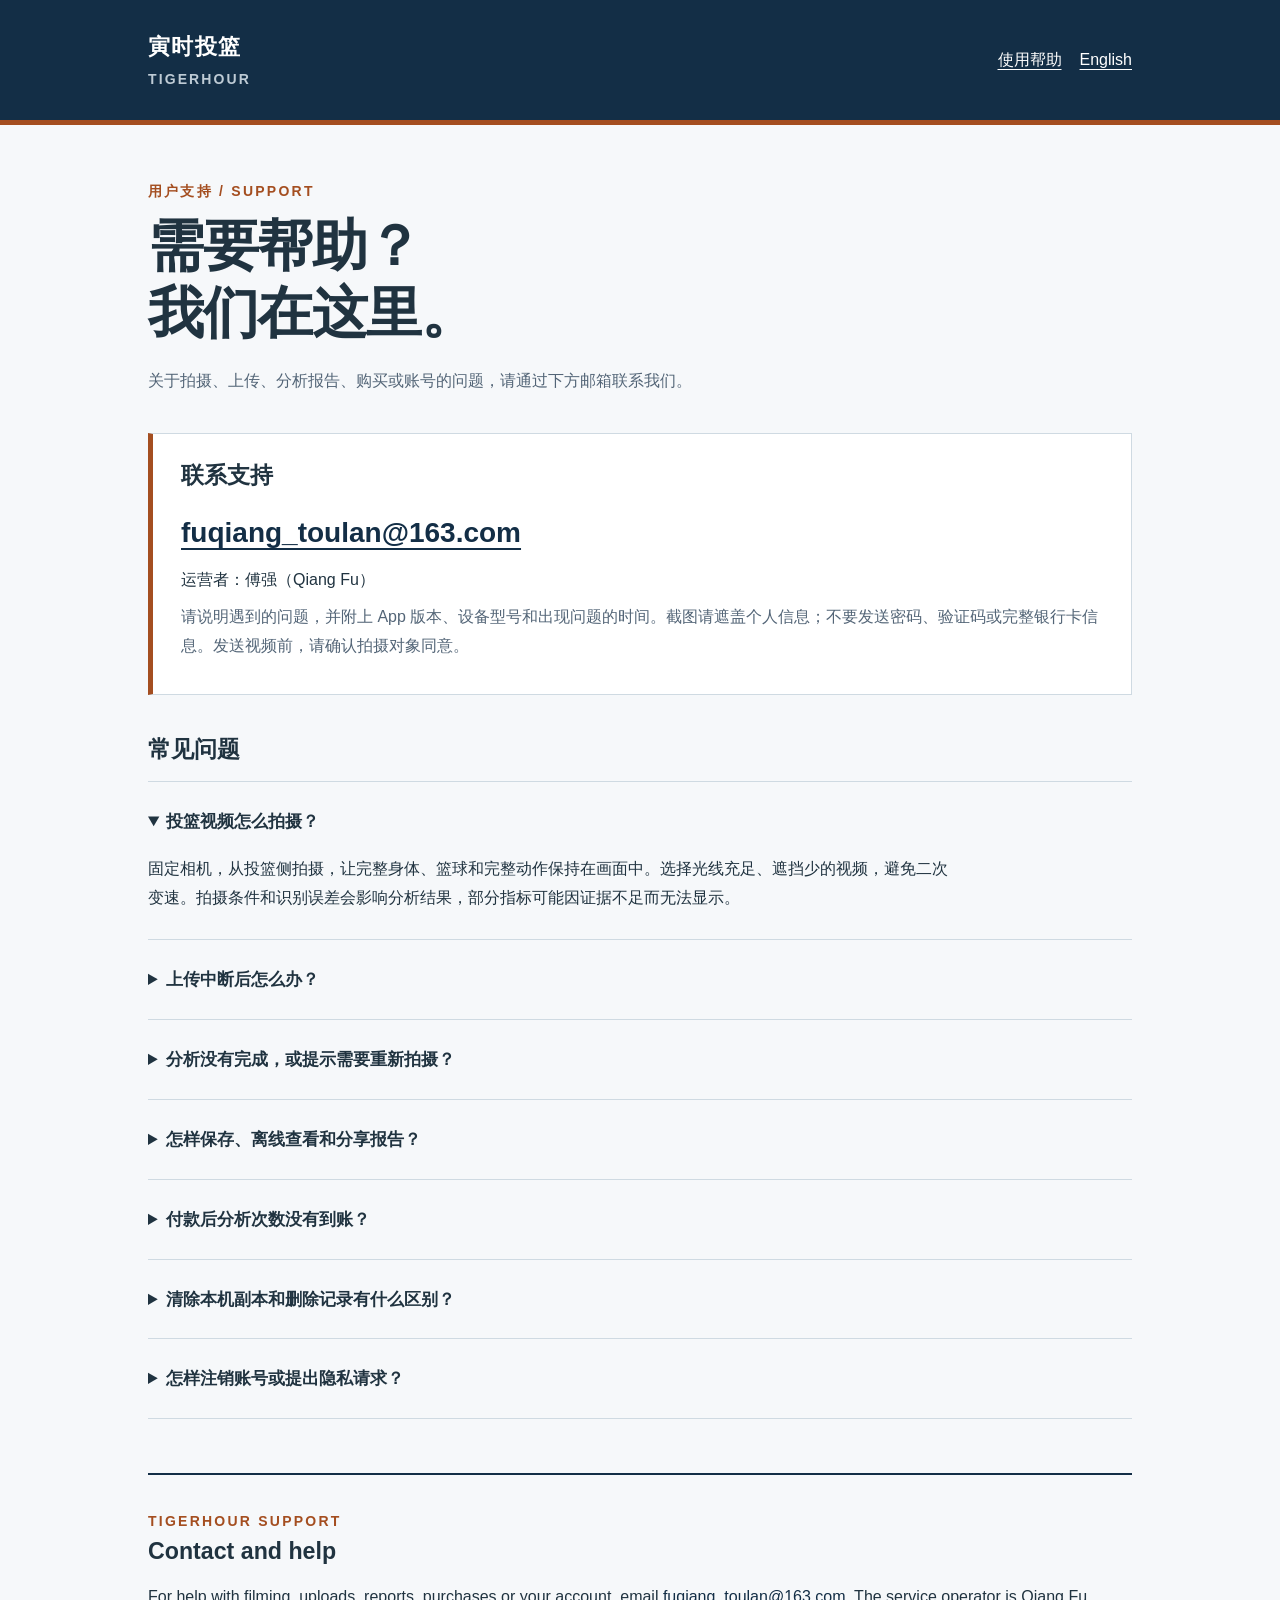
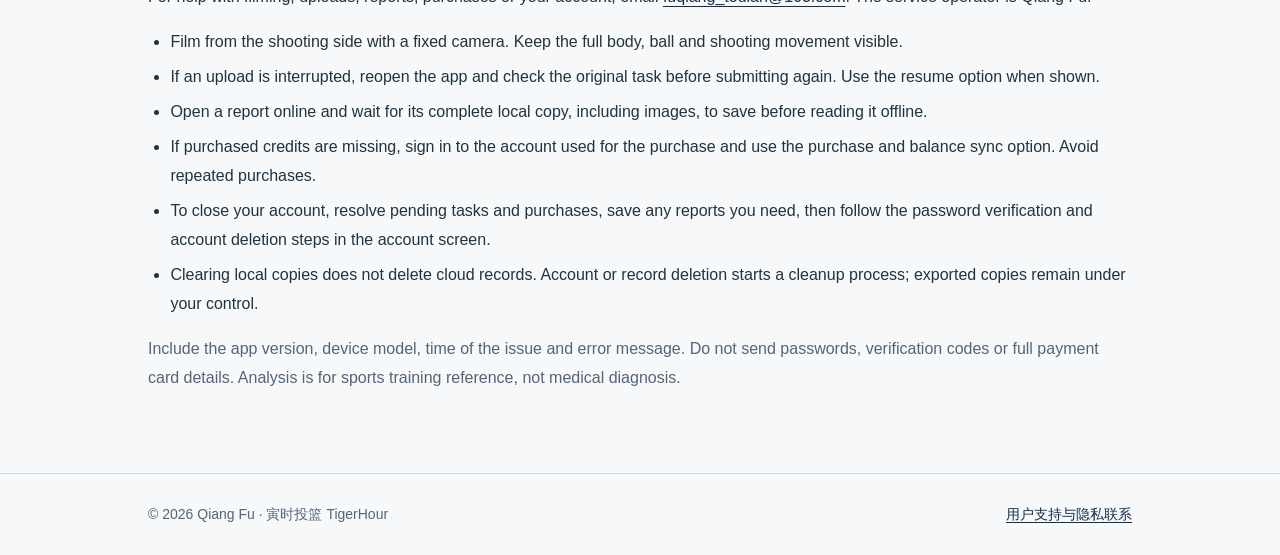
==== support.html @ af4125cc "Publish TigerHour user support page" ====
<!doctype html>
<html lang="zh-CN">
<head><meta charset="utf-8"><meta name="viewport" content="width=device-width,initial-scale=1"><title>寅时投篮 TigerHour · 技术支持 / Support</title><meta name="description" content="寅时投篮 TigerHour 用户支持：拍摄、上传、报告保存、购买与账号帮助。"><link rel="stylesheet" href="site.css"><link rel="icon" href="favicon.svg" type="image/svg+xml"></head>
<body>
<header><div class="wrap top"><div class="brand">寅时投篮<span class="wordmark">TIGERHOUR</span></div><nav aria-label="页面导航"><a href="#help">使用帮助</a><a href="#english" lang="en">English</a></nav></div></header>
<main>
<div class="lead"><div class="eyebrow">用户支持 / SUPPORT</div><h1>需要帮助？<br>我们在这里。</h1><p class="muted">关于拍摄、上传、分析报告、购买或账号的问题，请通过下方邮箱联系我们。</p></div>
<section class="contact" aria-labelledby="contact-title"><h2 id="contact-title">联系支持</h2><p><a class="email" href="mailto:fuqiang_toulan@163.com">fuqiang_toulan@163.com</a></p><p>运营者：傅强（Qiang Fu）</p><p class="muted">请说明遇到的问题，并附上 App 版本、设备型号和出现问题的时间。截图请遮盖个人信息；不要发送密码、验证码或完整银行卡信息。发送视频前，请确认拍摄对象同意。</p></section>
<section id="help" aria-labelledby="help-title"><h2 id="help-title">常见问题</h2><div class="questions">
<details open><summary>投篮视频怎么拍摄？</summary><p>固定相机，从投篮侧拍摄，让完整身体、篮球和完整动作保持在画面中。选择光线充足、遮挡少的视频，避免二次变速。拍摄条件和识别误差会影响分析结果，部分指标可能因证据不足而无法显示。</p></details>
<details><summary>上传中断后怎么办？</summary><p>重新打开 App，先查看原任务状态；如果显示“继续上传同一任务”，使用该入口继续。避免重复选择并提交同一视频。切后台或强制退出后，上传不一定会持续进行。</p></details>
<details><summary>分析没有完成，或提示需要重新拍摄？</summary><p>检查网络和任务提示。需要确认投篮手侧时，请按画面提示确认。若提示视频不适合分析，请按拍摄建议重新拍摄；仍有问题时，把错误提示和发生时间发送到支持邮箱。</p></details>
<details><summary>怎样保存、离线查看和分享报告？</summary><p>联网打开报告，等待完整报告和图片保存到设备后，可以离线回看已保存的副本。你也可以主动导出完整报告。导出到其他位置或分享给他人后的副本，需要自行管理。</p></details>
<details><summary>付款后分析次数没有到账？</summary><p>登录购买时使用的寅时投篮账号，在购买页点击“同步未完成购买与余额”。网络中断时稍后重试，避免连续重复付款。商品内容、可购买状态和价格以 App 与 Apple 购买确认页面为准；按次购买不是自动续费订阅。</p></details>
<details><summary>清除本机副本和删除记录有什么区别？</summary><p>“清除本机报告副本”只清除当前设备上的保存内容，云端记录不受影响。删除历史记录会启动对应内容的删除流程；这不等于所有存储与备份立即完成物理清理。已经导出的副本不会随 App 内操作自动删除。</p></details>
<details><summary>怎样注销账号或提出隐私请求？</summary><p>在“我的”中处理完未完成的任务与购买，并导出希望保留的报告；再选择“注销账号”，按提示验证当前密码并确认。注销会停止账号登录，关联内容进入删除流程。访问、更正或删除等隐私请求也可以发送到支持邮箱，请勿直接发送密码或身份证照片。</p></details>
</div></section>
<section class="english" id="english" lang="en" aria-labelledby="english-title"><div class="eyebrow">TIGERHOUR SUPPORT</div><h2 id="english-title">Contact and help</h2><p>For help with filming, uploads, reports, purchases or your account, email <a href="mailto:fuqiang_toulan@163.com">fuqiang_toulan@163.com</a>. The service operator is Qiang Fu.</p><ul><li>Film from the shooting side with a fixed camera. Keep the full body, ball and shooting movement visible.</li><li>If an upload is interrupted, reopen the app and check the original task before submitting again. Use the resume option when shown.</li><li>Open a report online and wait for its complete local copy, including images, to save before reading it offline.</li><li>If purchased credits are missing, sign in to the account used for the purchase and use the purchase and balance sync option. Avoid repeated purchases.</li><li>To close your account, resolve pending tasks and purchases, save any reports you need, then follow the password verification and account deletion steps in the account screen.</li><li>Clearing local copies does not delete cloud records. Account or record deletion starts a cleanup process; exported copies remain under your control.</li></ul><p class="muted">Include the app version, device model, time of the issue and error message. Do not send passwords, verification codes or full payment card details. Analysis is for sports training reference, not medical diagnosis.</p></section>
</main><footer><div class="wrap"><span>© 2026 Qiang Fu · 寅时投篮 TigerHour</span><a href="mailto:fuqiang_toulan@163.com">用户支持与隐私联系</a></div></footer>
</body></html>
---- site.css ----
:root{color-scheme:light;--ink:#203340;--muted:#536577;--navy:#132e46;--line:#cfdae2;--paper:#f6f8fa;--accent:#a44e20}
*{box-sizing:border-box}html{scroll-behavior:smooth}body{margin:0;background:var(--paper);color:var(--ink);font-family:"Avenir Next","PingFang SC","Microsoft YaHei",sans-serif;font-size:1rem;line-height:1.8}a{color:var(--navy);text-underline-offset:.23em;overflow-wrap:anywhere}a:hover{color:var(--accent)}a:focus-visible,summary:focus-visible{outline:3px solid var(--accent);outline-offset:5px}header{background:var(--navy);color:#fff;border-bottom:5px solid var(--accent)}.wrap{max-width:1040px;margin:auto;padding:28px}.top{display:flex;justify-content:space-between;gap:24px;align-items:center}.brand{font-weight:700;font-size:1.35rem;letter-spacing:.06em}.wordmark{display:block;font-size:.875rem;letter-spacing:.15em;color:#becbd5}.top nav{display:flex;gap:18px;flex-wrap:wrap}.top a{color:#fff}main{max-width:1040px;margin:auto;padding:54px 28px 64px}.lead{max-width:740px;margin-bottom:38px}h1{font-size:clamp(2rem,6vw,3.5rem);line-height:1.2;letter-spacing:-.025em;margin:8px 0 20px}h2{font-size:1.45rem;line-height:1.4;margin:0 0 16px}.eyebrow{font-size:.875rem;text-transform:uppercase;letter-spacing:.16em;color:var(--accent);font-weight:700}.muted{color:var(--muted)}.contact{background:#fff;border:1px solid var(--line);border-left:5px solid var(--accent);padding:25px 28px;margin-bottom:38px}.contact p{margin:8px 0}.email{font-size:clamp(1.15rem,3.5vw,1.75rem);font-weight:650}.questions{border-top:1px solid var(--line)}details{border-bottom:1px solid var(--line);padding:18px 0}summary{cursor:pointer;font-weight:650;font-size:1.075rem;padding:6px 0}details p{max-width:800px;margin:12px 0 8px}.english{margin-top:54px;padding-top:34px;border-top:2px solid var(--navy)}.policy section{margin:30px 0}.notice{padding:18px 22px;background:#fff;border-left:4px solid var(--accent)}footer{border-top:1px solid var(--line);color:var(--muted);font-size:.875rem}footer .wrap{display:flex;justify-content:space-between;gap:20px;flex-wrap:wrap}ul,ol{padding-left:1.4em}li{margin:.4em 0}@media(max-width:600px){.wrap{padding:22px}.top{align-items:flex-start;flex-direction:column;gap:12px}main{padding:32px 22px 45px}.contact{padding:20px}.lead{margin-bottom:25px}}@media(prefers-reduced-motion:reduce){html{scroll-behavior:auto}}
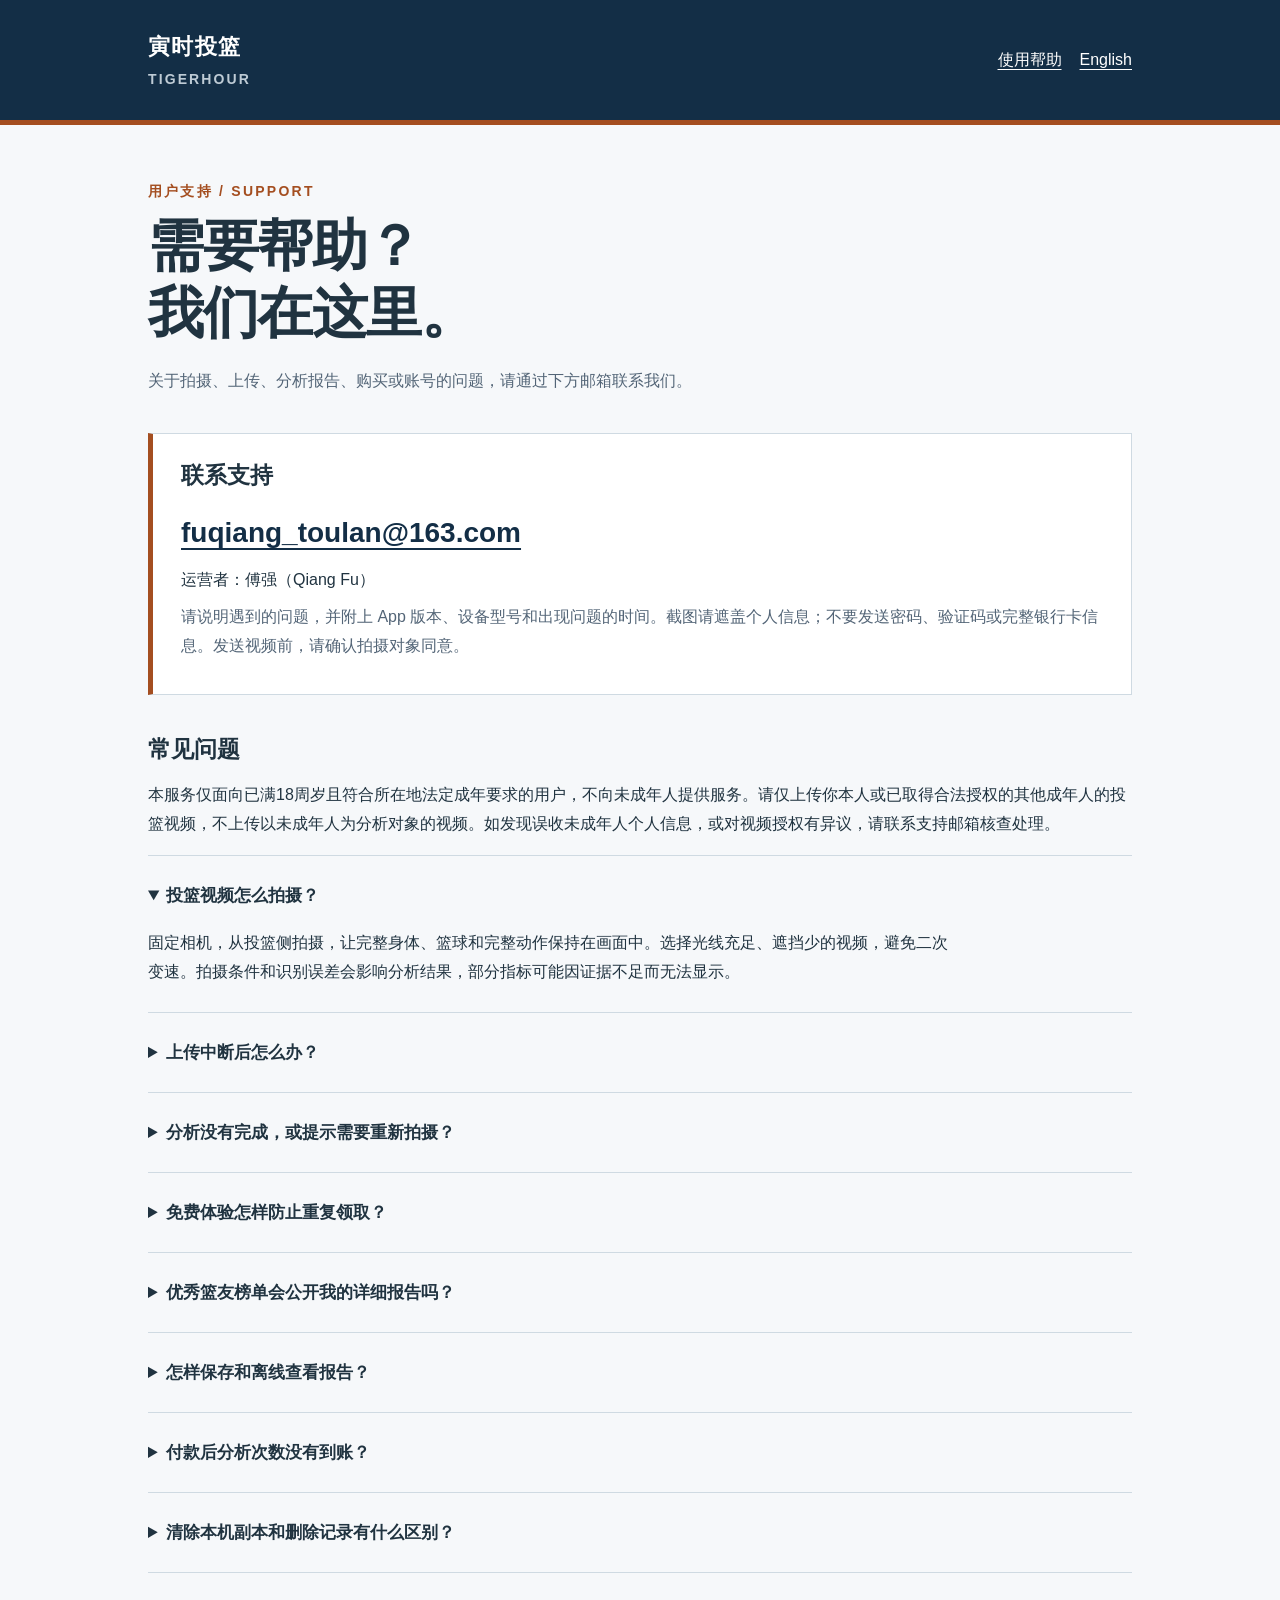
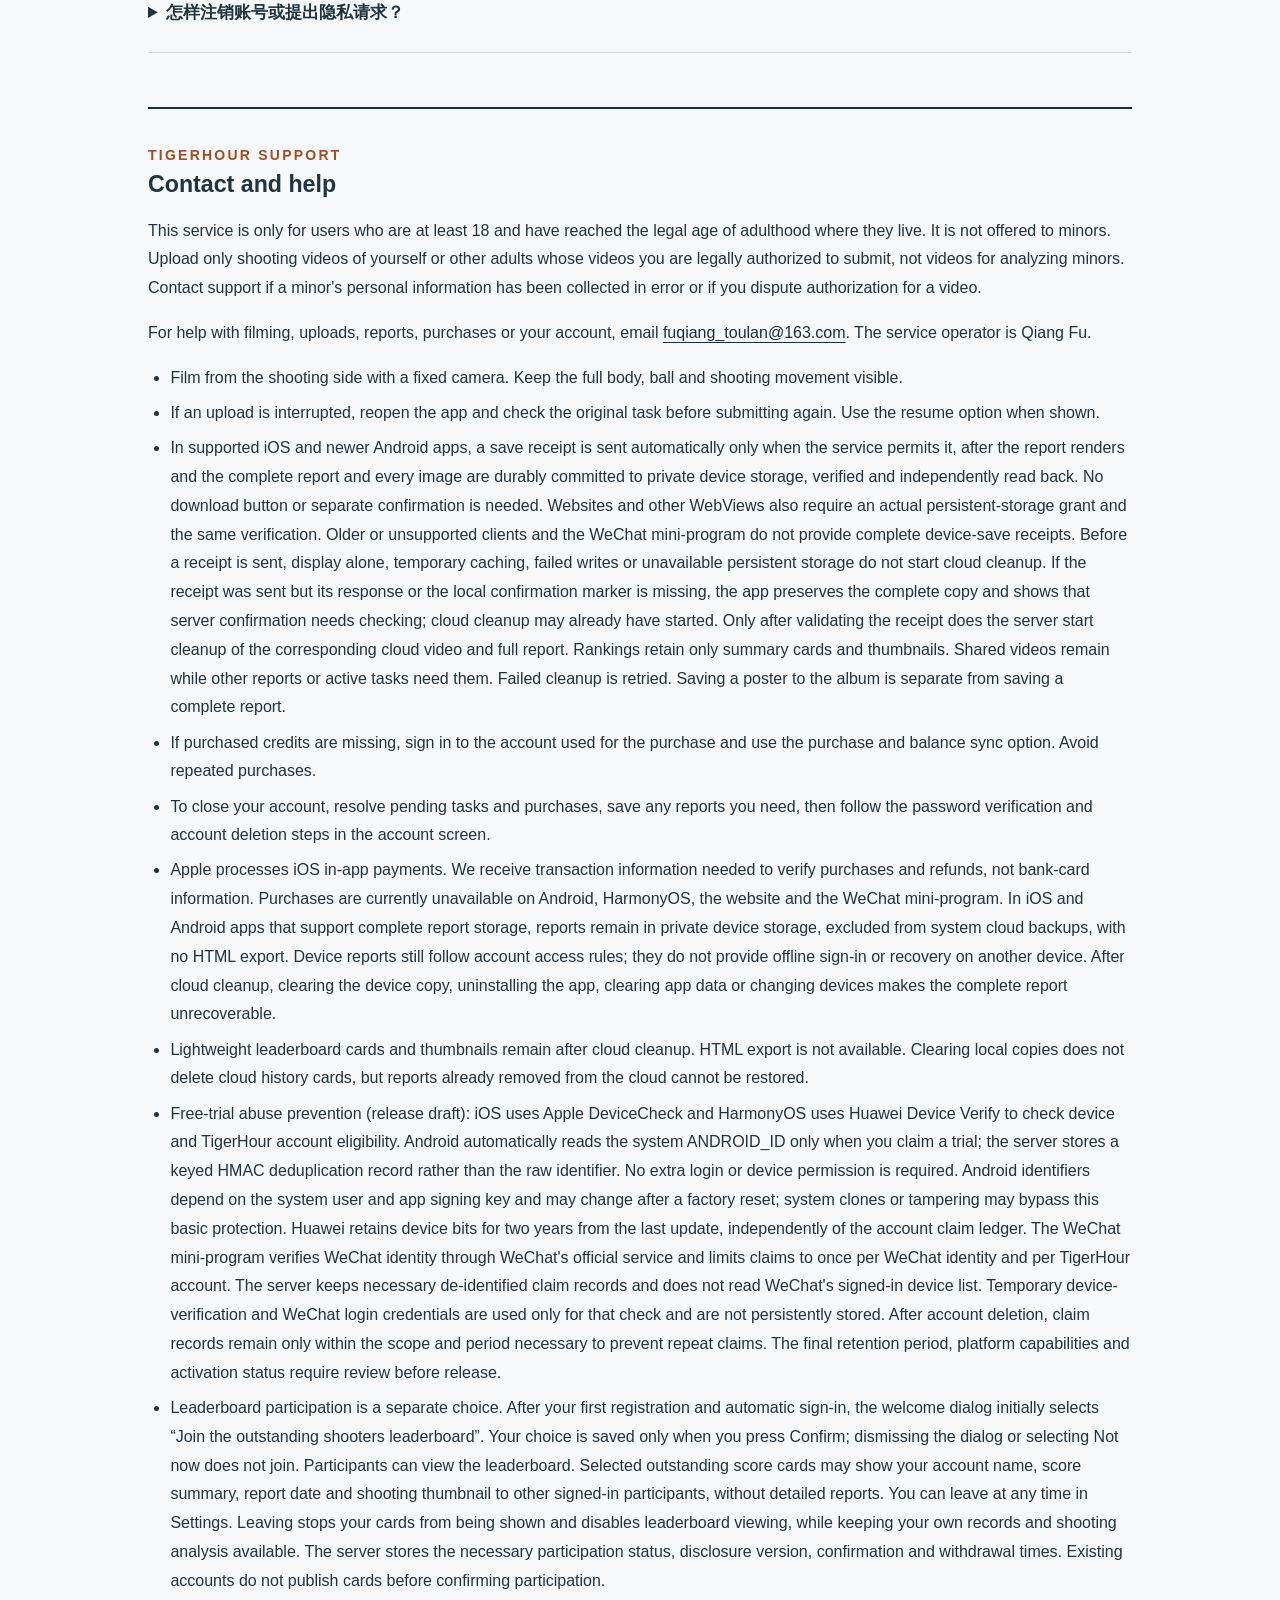
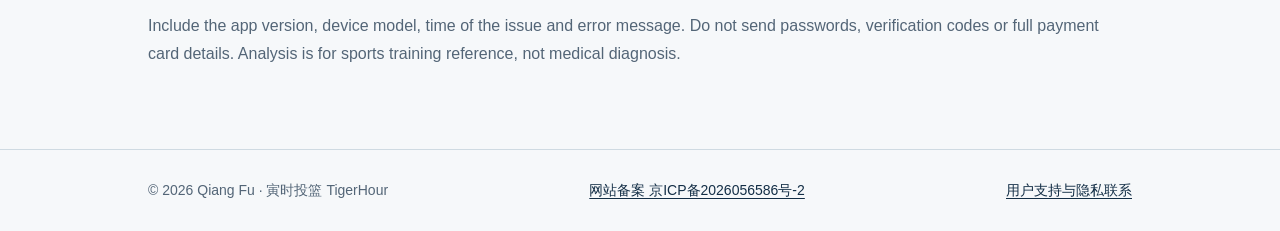
==== commit 1d0eee7b: "docs: align support help with current adult scope and report storage" ====
--- a/support.html
+++ b/support.html
@@ -6,15 +6,17 @@
 <main>
 <div class="lead"><div class="eyebrow">用户支持 / SUPPORT</div><h1>需要帮助？<br>我们在这里。</h1><p class="muted">关于拍摄、上传、分析报告、购买或账号的问题，请通过下方邮箱联系我们。</p></div>
 <section class="contact" aria-labelledby="contact-title"><h2 id="contact-title">联系支持</h2><p><a class="email" href="mailto:fuqiang_toulan@163.com">fuqiang_toulan@163.com</a></p><p>运营者：傅强（Qiang Fu）</p><p class="muted">请说明遇到的问题，并附上 App 版本、设备型号和出现问题的时间。截图请遮盖个人信息；不要发送密码、验证码或完整银行卡信息。发送视频前，请确认拍摄对象同意。</p></section>
-<section id="help" aria-labelledby="help-title"><h2 id="help-title">常见问题</h2><div class="questions">
+<section id="help" aria-labelledby="help-title"><h2 id="help-title">常见问题</h2><p>本服务仅面向已满18周岁且符合所在地法定成年要求的用户，不向未成年人提供服务。请仅上传你本人或已取得合法授权的其他成年人的投篮视频，不上传以未成年人为分析对象的视频。如发现误收未成年人个人信息，或对视频授权有异议，请联系支持邮箱核查处理。</p><div class="questions">
 <details open><summary>投篮视频怎么拍摄？</summary><p>固定相机，从投篮侧拍摄，让完整身体、篮球和完整动作保持在画面中。选择光线充足、遮挡少的视频，避免二次变速。拍摄条件和识别误差会影响分析结果，部分指标可能因证据不足而无法显示。</p></details>
 <details><summary>上传中断后怎么办？</summary><p>重新打开 App，先查看原任务状态；如果显示“继续上传同一任务”，使用该入口继续。避免重复选择并提交同一视频。切后台或强制退出后，上传不一定会持续进行。</p></details>
 <details><summary>分析没有完成，或提示需要重新拍摄？</summary><p>检查网络和任务提示。需要确认投篮手侧时，请按画面提示确认。若提示视频不适合分析，请按拍摄建议重新拍摄；仍有问题时，把错误提示和发生时间发送到支持邮箱。</p></details>
-<details><summary>怎样保存、离线查看和分享报告？</summary><p>联网打开报告，等待完整报告和图片保存到设备后，可以离线回看已保存的副本。你也可以主动导出完整报告。导出到其他位置或分享给他人后的副本，需要自行管理。</p></details>
-<details><summary>付款后分析次数没有到账？</summary><p>登录购买时使用的寅时投篮账号，在购买页点击“同步未完成购买与余额”。网络中断时稍后重试，避免连续重复付款。商品内容、可购买状态和价格以 App 与 Apple 购买确认页面为准；按次购买不是自动续费订阅。</p></details>
-<details><summary>清除本机副本和删除记录有什么区别？</summary><p>“清除本机报告副本”只清除当前设备上的保存内容，云端记录不受影响。删除历史记录会启动对应内容的删除流程；这不等于所有存储与备份立即完成物理清理。已经导出的副本不会随 App 内操作自动删除。</p></details>
-<details><summary>怎样注销账号或提出隐私请求？</summary><p>在“我的”中处理完未完成的任务与购买，并导出希望保留的报告；再选择“注销账号”，按提示验证当前密码并确认。注销会停止账号登录，关联内容进入删除流程。访问、更正或删除等隐私请求也可以发送到支持邮箱，请勿直接发送密码或身份证照片。</p></details>
+<details><summary>免费体验怎样防止重复领取？</summary><p>免费体验防重复领取方案（待发布核对）：iOS 使用 Apple DeviceCheck、鸿蒙使用华为 Device Verify 核验设备与投篮账号资格；安卓在主动领取时自动读取系统 ANDROID_ID，服务端以密钥 HMAC 保存去重凭据，不保存原始标识，无需额外登录或新增设备权限。安卓标识受系统用户、应用签名及恢复出厂等因素影响，不能保证抵御系统分身或篡改；鸿蒙云端设备标记按官方规则保留至最后更新后两年，账号领取记录独立保留。微信小程序通过微信官方服务核验微信身份，限制同一微信身份、同一投篮账号各领取一次。服务端保存必要的去标识化领取凭据，不读取微信登录设备列表。设备校验和微信登录的临时凭证仅用于本次校验，不持久保存。注销账号后，领取凭据仍按防重复领取所必需的范围和期限保留；最终保留期限、各端能力与启用状态须发布前核对。</p></details>
+<details><summary>优秀篮友榜单会公开我的详细报告吗？</summary><p>优秀篮友榜单单独选择参与：首次注册并自动登录后，欢迎弹窗默认选中“参与优秀篮友榜单”，只有点击“确定”才保存选择；关闭弹窗或选择“暂不参与”不会加入。参与后可查看榜单，入选的优秀得分卡片可能向其他已登录的参与用户展示账号名称、得分摘要、报告时间与投篮缩略图，不提供详细报告。你可随时在个人设置中退出，退出后停止展示并关闭榜单查看权限，不影响自己的记录和投篮分析。服务端保存必要的选择状态、告知版本、确认及撤回时间；已有账号未确认参与前不公开卡片。</p></details>
+<details><summary>怎样保存和离线查看报告？</summary><p>支持完整本机保存的 iOS App 和新版安卓 App，在报告成功呈现、完整报告与全部图片持久写入设备私有目录、校验及独立回读通过后，才会在服务允许时自动发送保存回执，无需点击下载或另行确认。网页及其他 WebView 还须实际获得持久存储授权并完成同等校验；旧版本或未具备这项能力的客户端、微信小程序不提供完整本机保存回执。发送回执前，仅显示页面、临时缓存、写入失败或未获持久存储，不会因此清理云端文件。回执已发送但确认响应未收到或本机确认标记未写入时，应用保留完整副本并显示服务端确认待核对；此时云端可能已进入清理。服务端验证回执后，对应云端视频与完整报告进入清理流程，榜单前9名也仅保留简要卡片与缩略图；共享视频仍被其他报告或任务使用时延后清理，失败清理会重试。展板保存到相册不等同于完整报告保存。</p><p>iOS 与具备完整报告存储能力的安卓 App 将报告保存在设备私有目录并排除系统云备份，不提供 HTML 导出。本机报告仍受账号访问规则保护，不提供离线登录或跨设备恢复。云端清理完成后，清除本机副本、卸载 App、清除应用数据或更换设备将无法恢复完整报告。</p></details>
+<details><summary>付款后分析次数没有到账？</summary><p>登录购买时使用的寅时投篮账号，在购买页点击“同步未完成购买与余额”。网络中断时稍后重试，避免连续重复付款。商品内容、可购买状态和价格以 App 与 Apple 购买确认页面为准；按次购买不是自动续费订阅。当前安卓、鸿蒙、网页和微信小程序未开放购买。</p></details>
+<details><summary>清除本机副本和删除记录有什么区别？</summary><p>“清除本机报告副本”只清除当前设备上的保存内容，不会另行发起云端删除。云端可能已因先前验证通过的保存回执完成清理，不能保证仍有完整副本。删除历史记录会启动对应内容的删除流程；这不等于所有存储与备份立即完成物理清理。云端已清理的完整报告，在清除本机副本后无法恢复。</p></details>
+<details><summary>怎样注销账号或提出隐私请求？</summary><p>在“我的”中处理完未完成的任务与购买，再选择“注销账号”，按提示验证当前密码并确认。注销会停止账号登录，关联内容进入删除流程。访问、更正或删除等隐私请求也可以发送到支持邮箱，请勿直接发送密码或身份证照片。</p></details>
 </div></section>
-<section class="english" id="english" lang="en" aria-labelledby="english-title"><div class="eyebrow">TIGERHOUR SUPPORT</div><h2 id="english-title">Contact and help</h2><p>For help with filming, uploads, reports, purchases or your account, email <a href="mailto:fuqiang_toulan@163.com">fuqiang_toulan@163.com</a>. The service operator is Qiang Fu.</p><ul><li>Film from the shooting side with a fixed camera. Keep the full body, ball and shooting movement visible.</li><li>If an upload is interrupted, reopen the app and check the original task before submitting again. Use the resume option when shown.</li><li>Open a report online and wait for its complete local copy, including images, to save before reading it offline.</li><li>If purchased credits are missing, sign in to the account used for the purchase and use the purchase and balance sync option. Avoid repeated purchases.</li><li>To close your account, resolve pending tasks and purchases, save any reports you need, then follow the password verification and account deletion steps in the account screen.</li><li>Clearing local copies does not delete cloud records. Account or record deletion starts a cleanup process; exported copies remain under your control.</li></ul><p class="muted">Include the app version, device model, time of the issue and error message. Do not send passwords, verification codes or full payment card details. Analysis is for sports training reference, not medical diagnosis.</p></section>
-</main><footer><div class="wrap"><span>© 2026 Qiang Fu · 寅时投篮 TigerHour</span><a href="mailto:fuqiang_toulan@163.com">用户支持与隐私联系</a></div></footer>
+<section class="english" id="english" lang="en" aria-labelledby="english-title"><div class="eyebrow">TIGERHOUR SUPPORT</div><h2 id="english-title">Contact and help</h2><p>This service is only for users who are at least 18 and have reached the legal age of adulthood where they live. It is not offered to minors. Upload only shooting videos of yourself or other adults whose videos you are legally authorized to submit, not videos for analyzing minors. Contact support if a minor's personal information has been collected in error or if you dispute authorization for a video.</p><p>For help with filming, uploads, reports, purchases or your account, email <a href="mailto:fuqiang_toulan@163.com">fuqiang_toulan@163.com</a>. The service operator is Qiang Fu.</p><ul><li>Film from the shooting side with a fixed camera. Keep the full body, ball and shooting movement visible.</li><li>If an upload is interrupted, reopen the app and check the original task before submitting again. Use the resume option when shown.</li><li>In supported iOS and newer Android apps, a save receipt is sent automatically only when the service permits it, after the report renders and the complete report and every image are durably committed to private device storage, verified and independently read back. No download button or separate confirmation is needed. Websites and other WebViews also require an actual persistent-storage grant and the same verification. Older or unsupported clients and the WeChat mini-program do not provide complete device-save receipts. Before a receipt is sent, display alone, temporary caching, failed writes or unavailable persistent storage do not start cloud cleanup. If the receipt was sent but its response or the local confirmation marker is missing, the app preserves the complete copy and shows that server confirmation needs checking; cloud cleanup may already have started. Only after validating the receipt does the server start cleanup of the corresponding cloud video and full report. Rankings retain only summary cards and thumbnails. Shared videos remain while other reports or active tasks need them. Failed cleanup is retried. Saving a poster to the album is separate from saving a complete report.</li><li>If purchased credits are missing, sign in to the account used for the purchase and use the purchase and balance sync option. Avoid repeated purchases.</li><li>To close your account, resolve pending tasks and purchases, save any reports you need, then follow the password verification and account deletion steps in the account screen.</li><li>Apple processes iOS in-app payments. We receive transaction information needed to verify purchases and refunds, not bank-card information. Purchases are currently unavailable on Android, HarmonyOS, the website and the WeChat mini-program. In iOS and Android apps that support complete report storage, reports remain in private device storage, excluded from system cloud backups, with no HTML export. Device reports still follow account access rules; they do not provide offline sign-in or recovery on another device. After cloud cleanup, clearing the device copy, uninstalling the app, clearing app data or changing devices makes the complete report unrecoverable.</li><li>Lightweight leaderboard cards and thumbnails remain after cloud cleanup. HTML export is not available. Clearing local copies does not delete cloud history cards, but reports already removed from the cloud cannot be restored.</li><li>Free-trial abuse prevention (release draft): iOS uses Apple DeviceCheck and HarmonyOS uses Huawei Device Verify to check device and TigerHour account eligibility. Android automatically reads the system ANDROID_ID only when you claim a trial; the server stores a keyed HMAC deduplication record rather than the raw identifier. No extra login or device permission is required. Android identifiers depend on the system user and app signing key and may change after a factory reset; system clones or tampering may bypass this basic protection. Huawei retains device bits for two years from the last update, independently of the account claim ledger. The WeChat mini-program verifies WeChat identity through WeChat's official service and limits claims to once per WeChat identity and per TigerHour account. The server keeps necessary de-identified claim records and does not read WeChat's signed-in device list. Temporary device-verification and WeChat login credentials are used only for that check and are not persistently stored. After account deletion, claim records remain only within the scope and period necessary to prevent repeat claims. The final retention period, platform capabilities and activation status require review before release.</li><li>Leaderboard participation is a separate choice. After your first registration and automatic sign-in, the welcome dialog initially selects “Join the outstanding shooters leaderboard”. Your choice is saved only when you press Confirm; dismissing the dialog or selecting Not now does not join. Participants can view the leaderboard. Selected outstanding score cards may show your account name, score summary, report date and shooting thumbnail to other signed-in participants, without detailed reports. You can leave at any time in Settings. Leaving stops your cards from being shown and disables leaderboard viewing, while keeping your own records and shooting analysis available. The server stores the necessary participation status, disclosure version, confirmation and withdrawal times. Existing accounts do not publish cards before confirming participation.</li></ul><p class="muted">Include the app version, device model, time of the issue and error message. Do not send passwords, verification codes or full payment card details. Analysis is for sports training reference, not medical diagnosis.</p></section>
+</main><footer><div class="wrap"><span>© 2026 Qiang Fu · 寅时投篮 TigerHour</span><a href="https://beian.miit.gov.cn/" rel="noopener noreferrer">网站备案 京ICP备2026056586号-2</a><a href="mailto:fuqiang_toulan@163.com">用户支持与隐私联系</a></div></footer>
 </body></html>
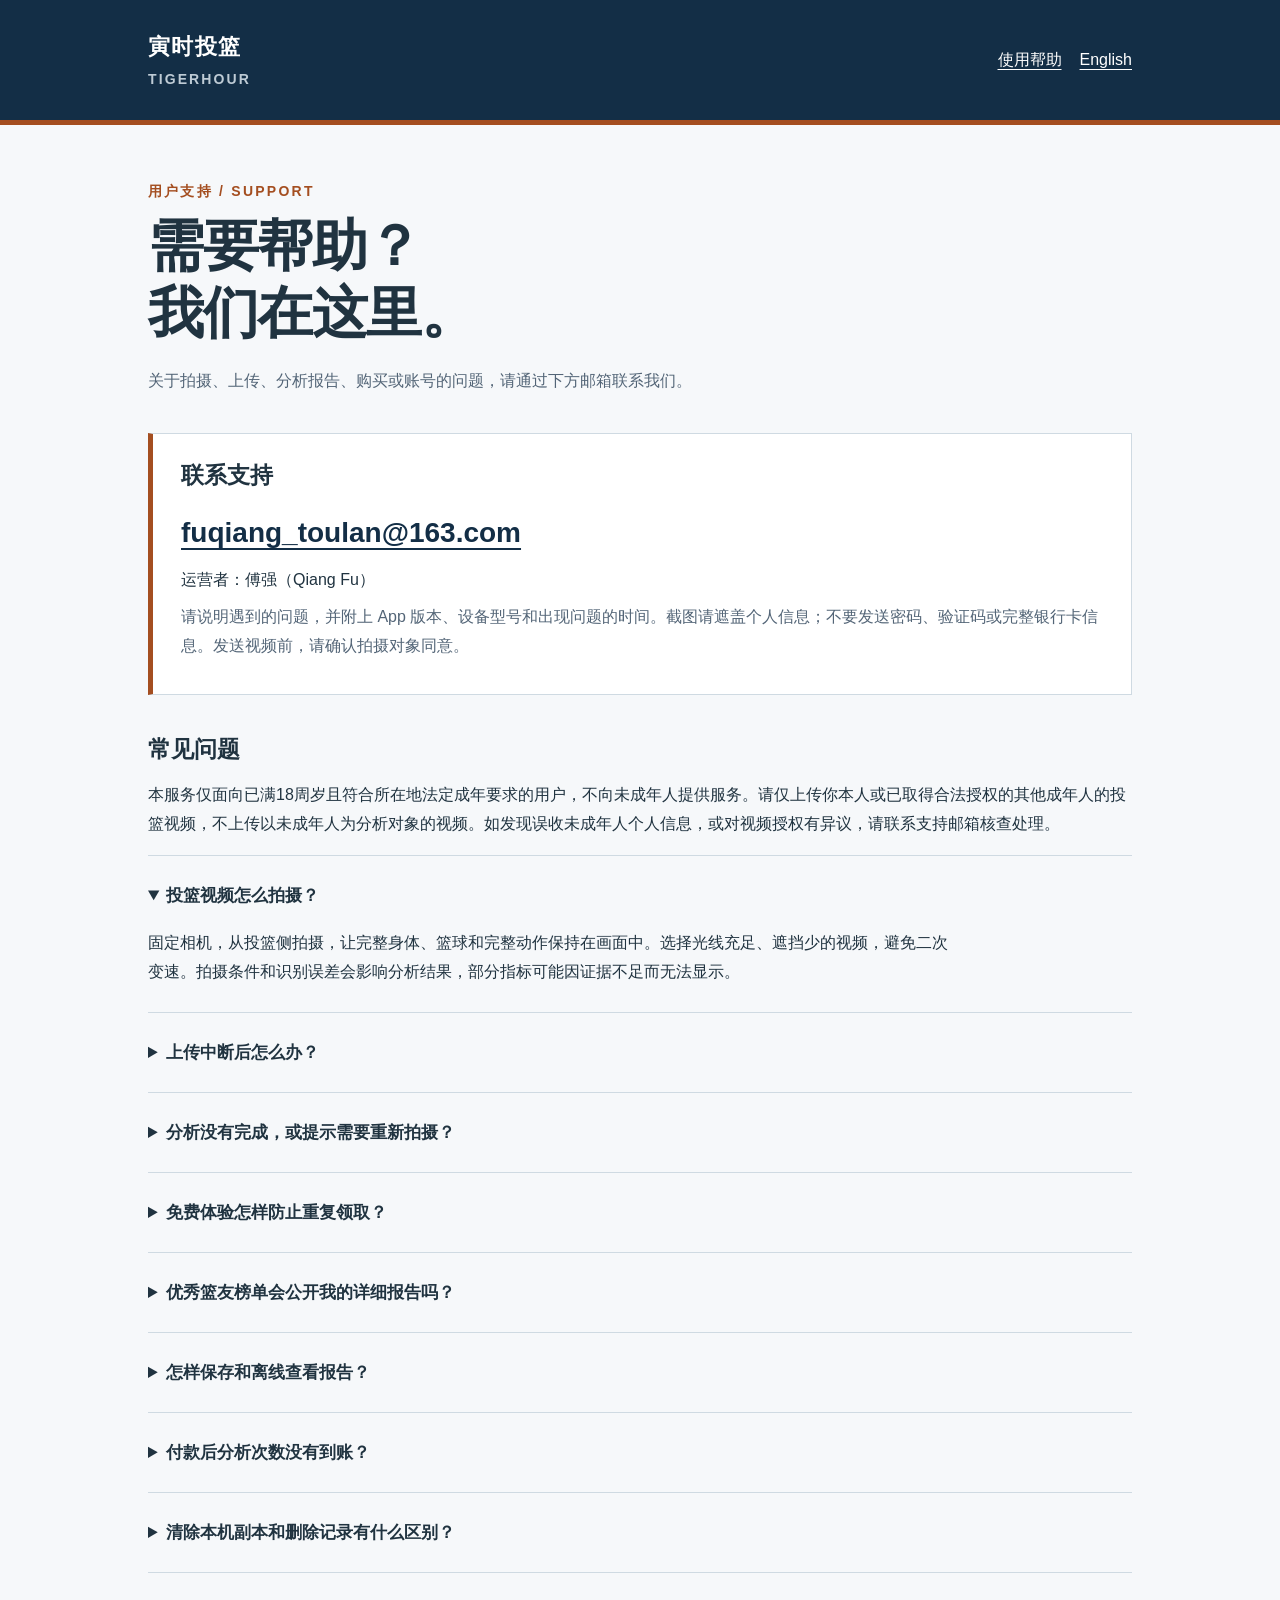
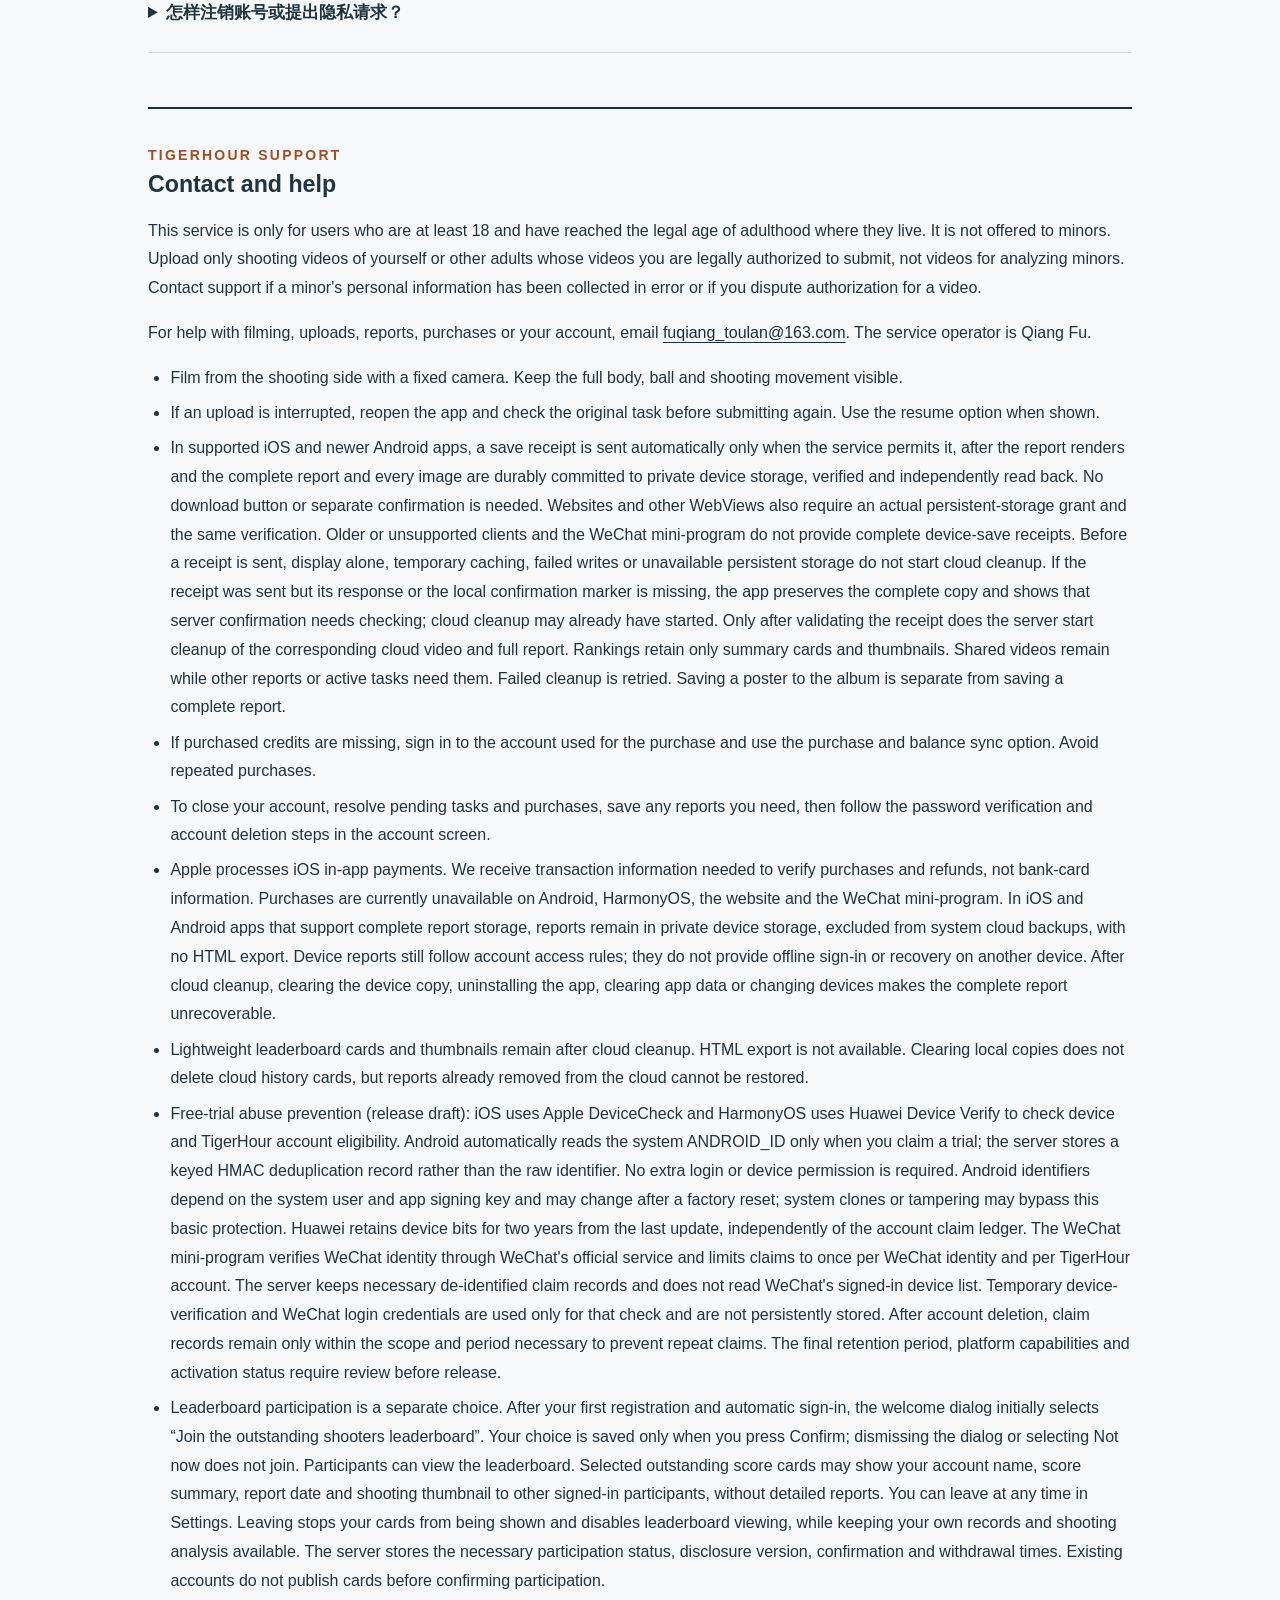
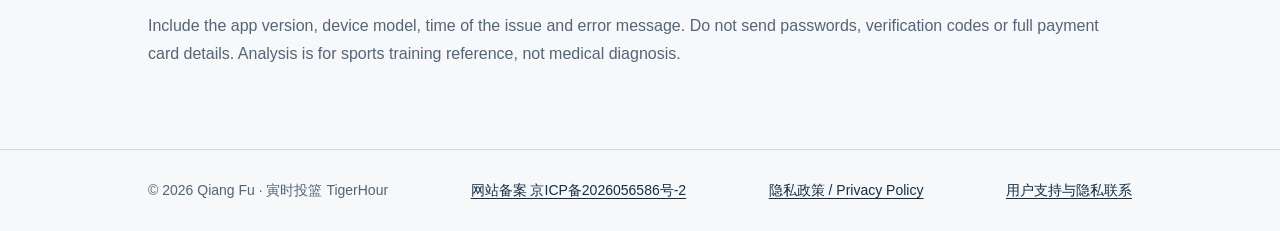
==== commit a5eafa80: "docs: publish bilingual TigerHour privacy policy and support link" ====
--- a/support.html
+++ b/support.html
@@ -18,5 +18,5 @@
 <details><summary>怎样注销账号或提出隐私请求？</summary><p>在“我的”中处理完未完成的任务与购买，再选择“注销账号”，按提示验证当前密码并确认。注销会停止账号登录，关联内容进入删除流程。访问、更正或删除等隐私请求也可以发送到支持邮箱，请勿直接发送密码或身份证照片。</p></details>
 </div></section>
 <section class="english" id="english" lang="en" aria-labelledby="english-title"><div class="eyebrow">TIGERHOUR SUPPORT</div><h2 id="english-title">Contact and help</h2><p>This service is only for users who are at least 18 and have reached the legal age of adulthood where they live. It is not offered to minors. Upload only shooting videos of yourself or other adults whose videos you are legally authorized to submit, not videos for analyzing minors. Contact support if a minor's personal information has been collected in error or if you dispute authorization for a video.</p><p>For help with filming, uploads, reports, purchases or your account, email <a href="mailto:fuqiang_toulan@163.com">fuqiang_toulan@163.com</a>. The service operator is Qiang Fu.</p><ul><li>Film from the shooting side with a fixed camera. Keep the full body, ball and shooting movement visible.</li><li>If an upload is interrupted, reopen the app and check the original task before submitting again. Use the resume option when shown.</li><li>In supported iOS and newer Android apps, a save receipt is sent automatically only when the service permits it, after the report renders and the complete report and every image are durably committed to private device storage, verified and independently read back. No download button or separate confirmation is needed. Websites and other WebViews also require an actual persistent-storage grant and the same verification. Older or unsupported clients and the WeChat mini-program do not provide complete device-save receipts. Before a receipt is sent, display alone, temporary caching, failed writes or unavailable persistent storage do not start cloud cleanup. If the receipt was sent but its response or the local confirmation marker is missing, the app preserves the complete copy and shows that server confirmation needs checking; cloud cleanup may already have started. Only after validating the receipt does the server start cleanup of the corresponding cloud video and full report. Rankings retain only summary cards and thumbnails. Shared videos remain while other reports or active tasks need them. Failed cleanup is retried. Saving a poster to the album is separate from saving a complete report.</li><li>If purchased credits are missing, sign in to the account used for the purchase and use the purchase and balance sync option. Avoid repeated purchases.</li><li>To close your account, resolve pending tasks and purchases, save any reports you need, then follow the password verification and account deletion steps in the account screen.</li><li>Apple processes iOS in-app payments. We receive transaction information needed to verify purchases and refunds, not bank-card information. Purchases are currently unavailable on Android, HarmonyOS, the website and the WeChat mini-program. In iOS and Android apps that support complete report storage, reports remain in private device storage, excluded from system cloud backups, with no HTML export. Device reports still follow account access rules; they do not provide offline sign-in or recovery on another device. After cloud cleanup, clearing the device copy, uninstalling the app, clearing app data or changing devices makes the complete report unrecoverable.</li><li>Lightweight leaderboard cards and thumbnails remain after cloud cleanup. HTML export is not available. Clearing local copies does not delete cloud history cards, but reports already removed from the cloud cannot be restored.</li><li>Free-trial abuse prevention (release draft): iOS uses Apple DeviceCheck and HarmonyOS uses Huawei Device Verify to check device and TigerHour account eligibility. Android automatically reads the system ANDROID_ID only when you claim a trial; the server stores a keyed HMAC deduplication record rather than the raw identifier. No extra login or device permission is required. Android identifiers depend on the system user and app signing key and may change after a factory reset; system clones or tampering may bypass this basic protection. Huawei retains device bits for two years from the last update, independently of the account claim ledger. The WeChat mini-program verifies WeChat identity through WeChat's official service and limits claims to once per WeChat identity and per TigerHour account. The server keeps necessary de-identified claim records and does not read WeChat's signed-in device list. Temporary device-verification and WeChat login credentials are used only for that check and are not persistently stored. After account deletion, claim records remain only within the scope and period necessary to prevent repeat claims. The final retention period, platform capabilities and activation status require review before release.</li><li>Leaderboard participation is a separate choice. After your first registration and automatic sign-in, the welcome dialog initially selects “Join the outstanding shooters leaderboard”. Your choice is saved only when you press Confirm; dismissing the dialog or selecting Not now does not join. Participants can view the leaderboard. Selected outstanding score cards may show your account name, score summary, report date and shooting thumbnail to other signed-in participants, without detailed reports. You can leave at any time in Settings. Leaving stops your cards from being shown and disables leaderboard viewing, while keeping your own records and shooting analysis available. The server stores the necessary participation status, disclosure version, confirmation and withdrawal times. Existing accounts do not publish cards before confirming participation.</li></ul><p class="muted">Include the app version, device model, time of the issue and error message. Do not send passwords, verification codes or full payment card details. Analysis is for sports training reference, not medical diagnosis.</p></section>
-</main><footer><div class="wrap"><span>© 2026 Qiang Fu · 寅时投篮 TigerHour</span><a href="https://beian.miit.gov.cn/" rel="noopener noreferrer">网站备案 京ICP备2026056586号-2</a><a href="mailto:fuqiang_toulan@163.com">用户支持与隐私联系</a></div></footer>
+</main><footer><div class="wrap"><span>© 2026 Qiang Fu · 寅时投篮 TigerHour</span><a href="https://beian.miit.gov.cn/" rel="noopener noreferrer">网站备案 京ICP备2026056586号-2</a><a href="privacy.html">隐私政策 / Privacy Policy</a><a href="mailto:fuqiang_toulan@163.com">用户支持与隐私联系</a></div></footer>
 </body></html>
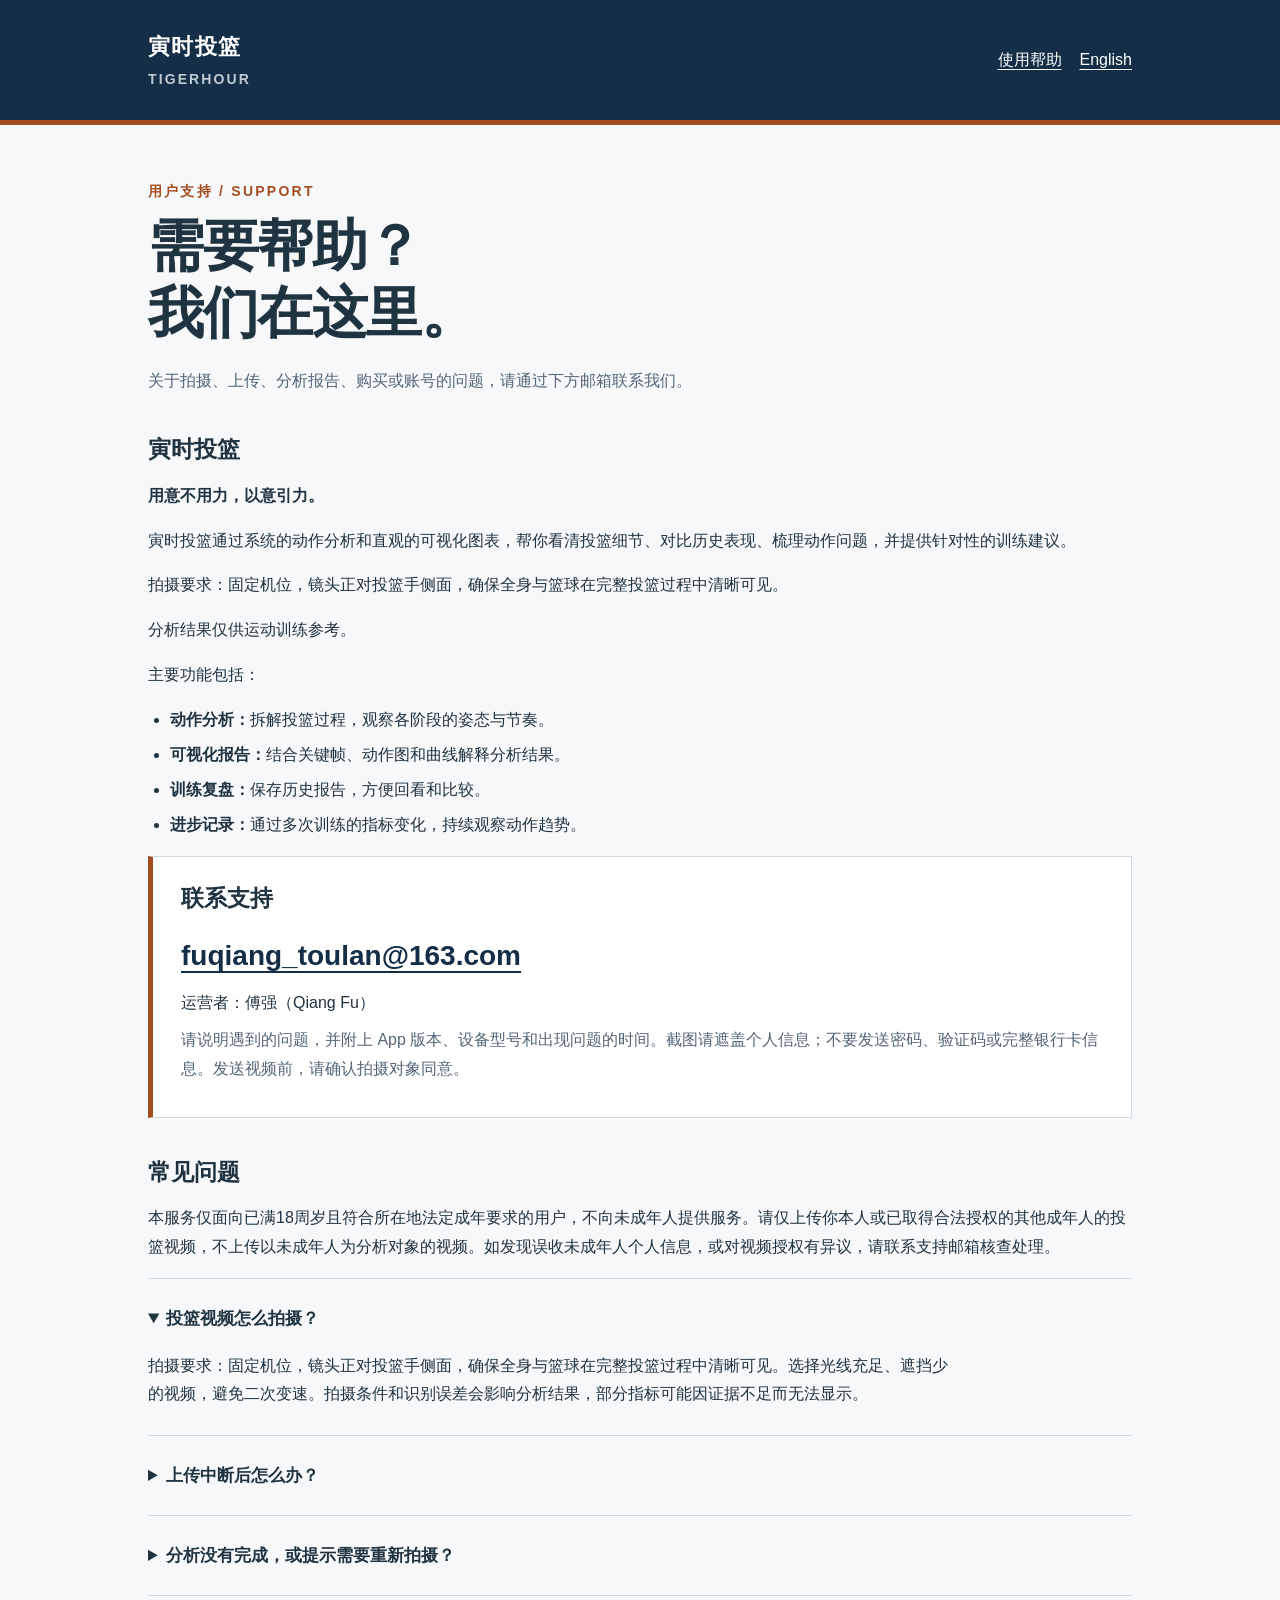
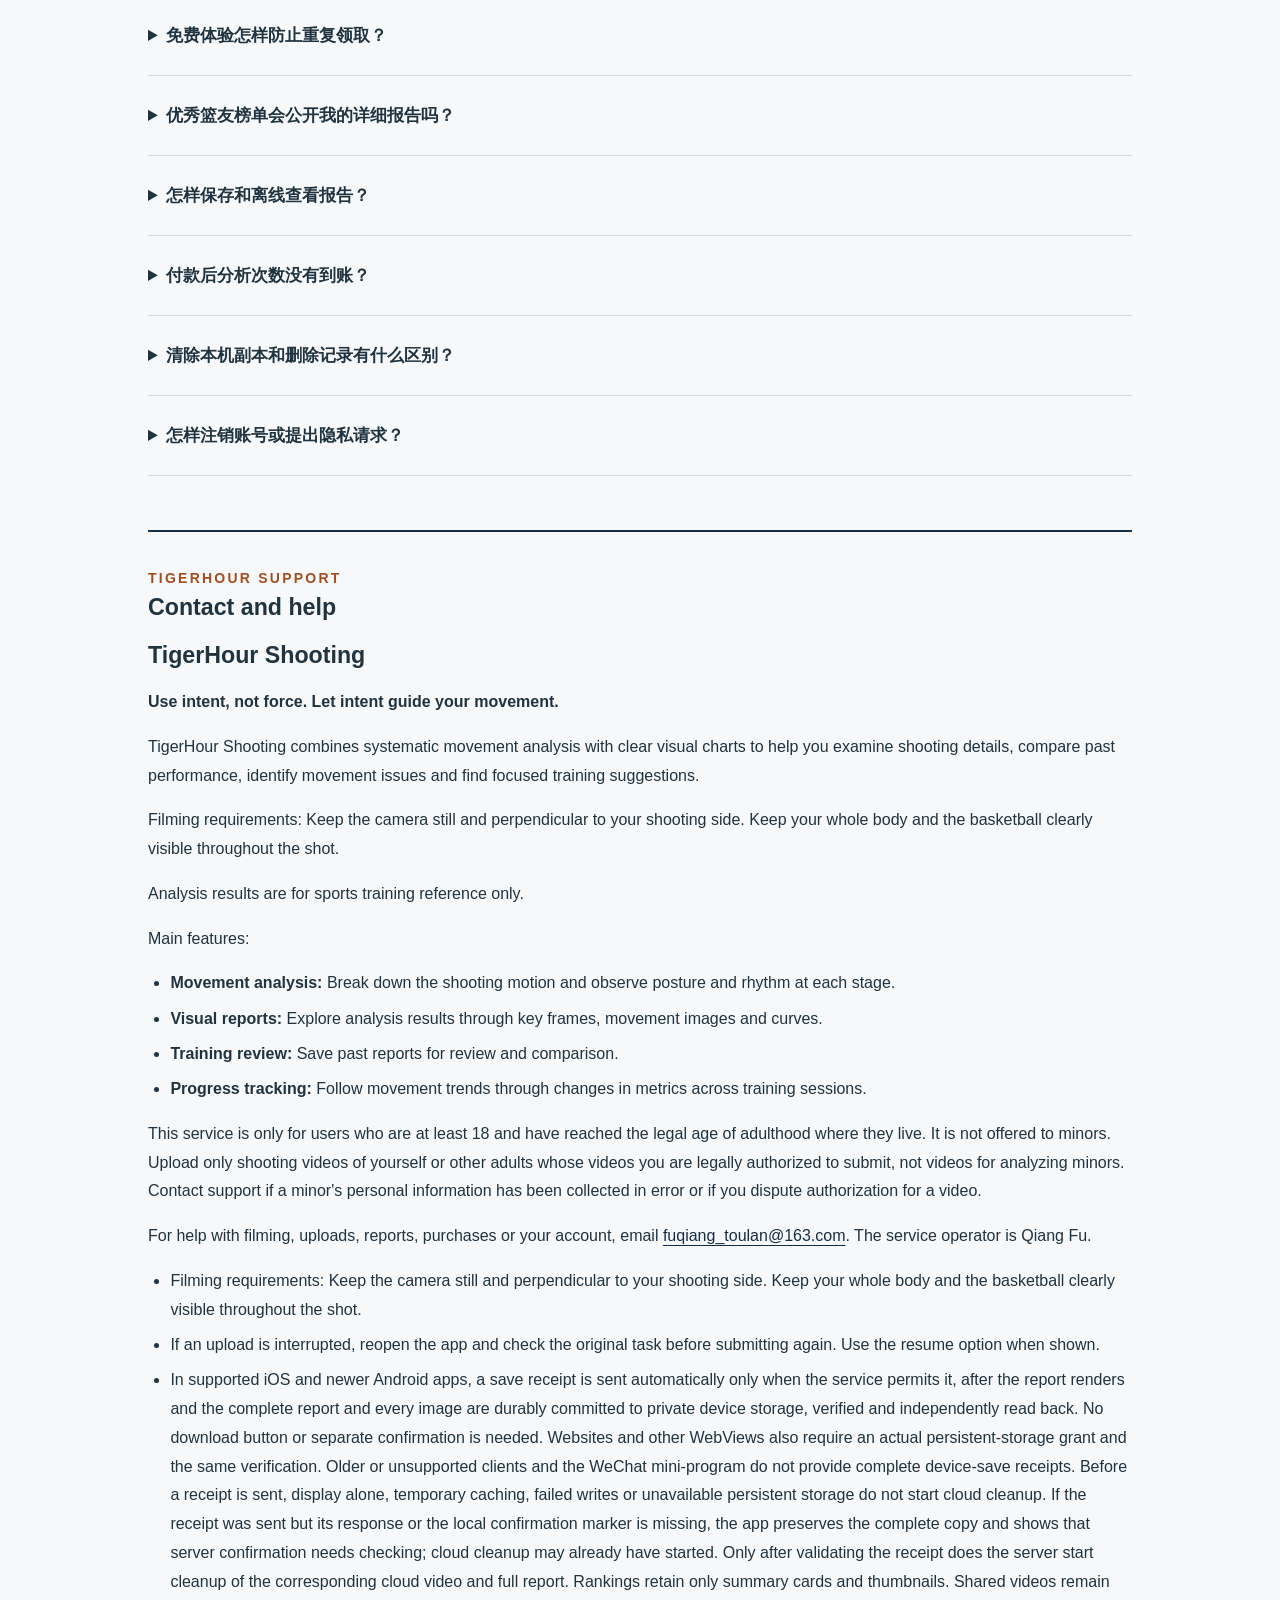
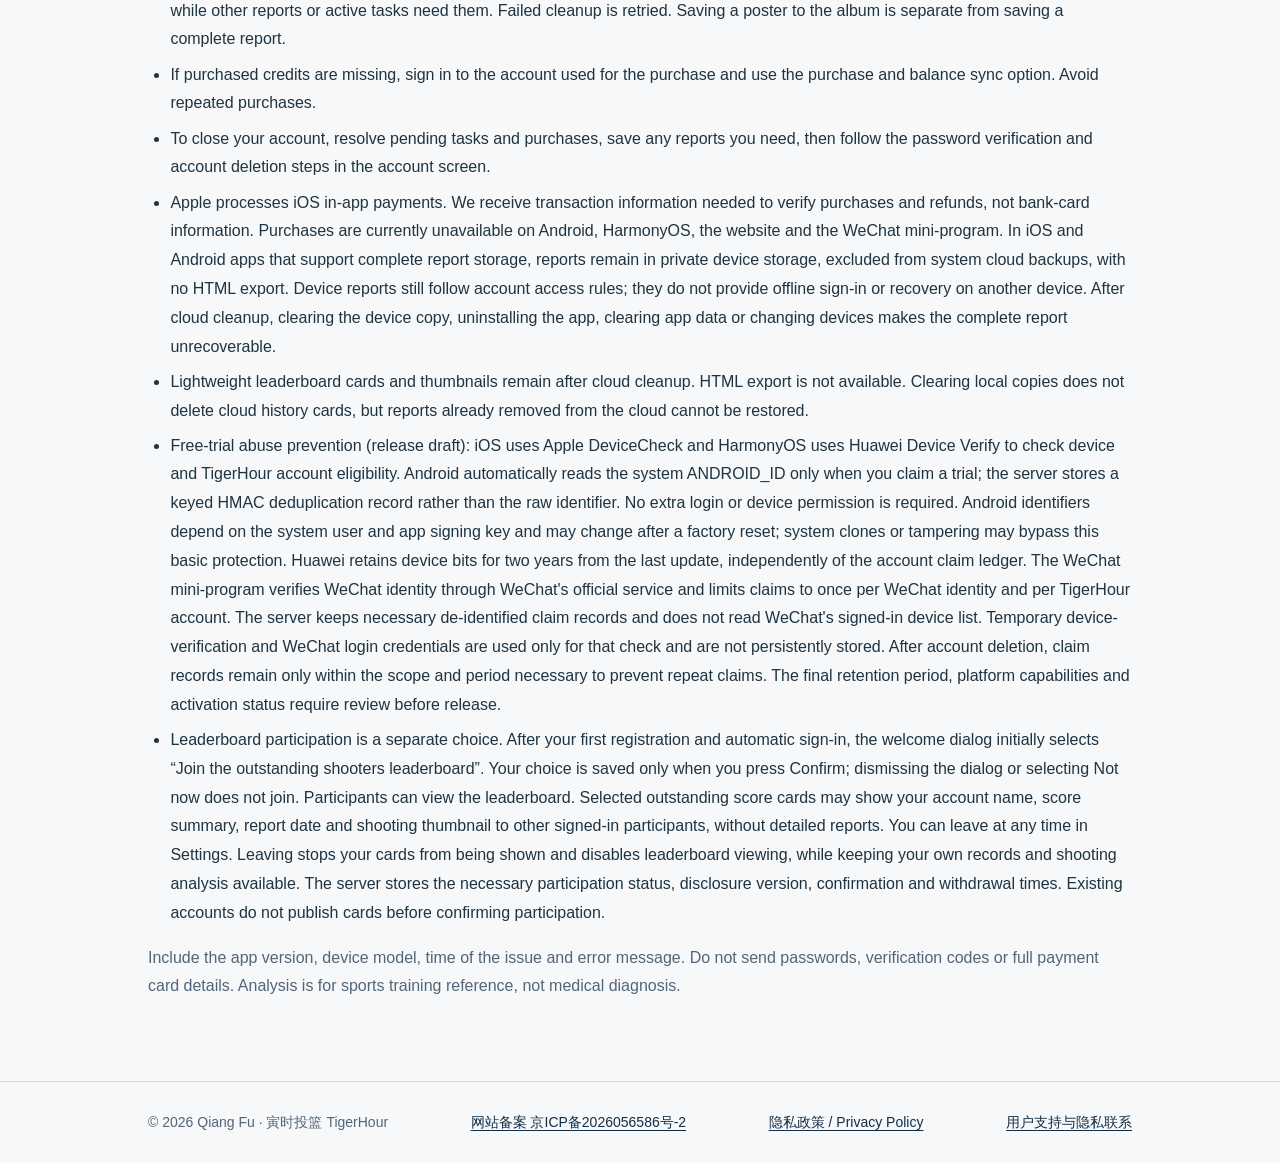
==== commit 7afc5da9: "docs: unify bilingual product introduction and training features" ====
--- a/support.html
+++ b/support.html
@@ -5,9 +5,10 @@
 <header><div class="wrap top"><div class="brand">寅时投篮<span class="wordmark">TIGERHOUR</span></div><nav aria-label="页面导航"><a href="#help">使用帮助</a><a href="#english" lang="en">English</a></nav></div></header>
 <main>
 <div class="lead"><div class="eyebrow">用户支持 / SUPPORT</div><h1>需要帮助？<br>我们在这里。</h1><p class="muted">关于拍摄、上传、分析报告、购买或账号的问题，请通过下方邮箱联系我们。</p></div>
+<section class="product-introduction" lang="zh-CN"><h2>寅时投篮</h2><p><strong>用意不用力，以意引力。</strong></p><p>寅时投篮通过系统的动作分析和直观的可视化图表，帮你看清投篮细节、对比历史表现、梳理动作问题，并提供针对性的训练建议。</p><p>拍摄要求：固定机位，镜头正对投篮手侧面，确保全身与篮球在完整投篮过程中清晰可见。</p><p>分析结果仅供运动训练参考。</p><p>主要功能包括：</p><ul><li><strong>动作分析：</strong>拆解投篮过程，观察各阶段的姿态与节奏。</li><li><strong>可视化报告：</strong>结合关键帧、动作图和曲线解释分析结果。</li><li><strong>训练复盘：</strong>保存历史报告，方便回看和比较。</li><li><strong>进步记录：</strong>通过多次训练的指标变化，持续观察动作趋势。</li></ul></section>
 <section class="contact" aria-labelledby="contact-title"><h2 id="contact-title">联系支持</h2><p><a class="email" href="mailto:fuqiang_toulan@163.com">fuqiang_toulan@163.com</a></p><p>运营者：傅强（Qiang Fu）</p><p class="muted">请说明遇到的问题，并附上 App 版本、设备型号和出现问题的时间。截图请遮盖个人信息；不要发送密码、验证码或完整银行卡信息。发送视频前，请确认拍摄对象同意。</p></section>
 <section id="help" aria-labelledby="help-title"><h2 id="help-title">常见问题</h2><p>本服务仅面向已满18周岁且符合所在地法定成年要求的用户，不向未成年人提供服务。请仅上传你本人或已取得合法授权的其他成年人的投篮视频，不上传以未成年人为分析对象的视频。如发现误收未成年人个人信息，或对视频授权有异议，请联系支持邮箱核查处理。</p><div class="questions">
-<details open><summary>投篮视频怎么拍摄？</summary><p>固定相机，从投篮侧拍摄，让完整身体、篮球和完整动作保持在画面中。选择光线充足、遮挡少的视频，避免二次变速。拍摄条件和识别误差会影响分析结果，部分指标可能因证据不足而无法显示。</p></details>
+<details open><summary>投篮视频怎么拍摄？</summary><p>拍摄要求：固定机位，镜头正对投篮手侧面，确保全身与篮球在完整投篮过程中清晰可见。选择光线充足、遮挡少的视频，避免二次变速。拍摄条件和识别误差会影响分析结果，部分指标可能因证据不足而无法显示。</p></details>
 <details><summary>上传中断后怎么办？</summary><p>重新打开 App，先查看原任务状态；如果显示“继续上传同一任务”，使用该入口继续。避免重复选择并提交同一视频。切后台或强制退出后，上传不一定会持续进行。</p></details>
 <details><summary>分析没有完成，或提示需要重新拍摄？</summary><p>检查网络和任务提示。需要确认投篮手侧时，请按画面提示确认。若提示视频不适合分析，请按拍摄建议重新拍摄；仍有问题时，把错误提示和发生时间发送到支持邮箱。</p></details>
 <details><summary>免费体验怎样防止重复领取？</summary><p>免费体验防重复领取方案（待发布核对）：iOS 使用 Apple DeviceCheck、鸿蒙使用华为 Device Verify 核验设备与投篮账号资格；安卓在主动领取时自动读取系统 ANDROID_ID，服务端以密钥 HMAC 保存去重凭据，不保存原始标识，无需额外登录或新增设备权限。安卓标识受系统用户、应用签名及恢复出厂等因素影响，不能保证抵御系统分身或篡改；鸿蒙云端设备标记按官方规则保留至最后更新后两年，账号领取记录独立保留。微信小程序通过微信官方服务核验微信身份，限制同一微信身份、同一投篮账号各领取一次。服务端保存必要的去标识化领取凭据，不读取微信登录设备列表。设备校验和微信登录的临时凭证仅用于本次校验，不持久保存。注销账号后，领取凭据仍按防重复领取所必需的范围和期限保留；最终保留期限、各端能力与启用状态须发布前核对。</p></details>
@@ -17,6 +18,6 @@
 <details><summary>清除本机副本和删除记录有什么区别？</summary><p>“清除本机报告副本”只清除当前设备上的保存内容，不会另行发起云端删除。云端可能已因先前验证通过的保存回执完成清理，不能保证仍有完整副本。删除历史记录会启动对应内容的删除流程；这不等于所有存储与备份立即完成物理清理。云端已清理的完整报告，在清除本机副本后无法恢复。</p></details>
 <details><summary>怎样注销账号或提出隐私请求？</summary><p>在“我的”中处理完未完成的任务与购买，再选择“注销账号”，按提示验证当前密码并确认。注销会停止账号登录，关联内容进入删除流程。访问、更正或删除等隐私请求也可以发送到支持邮箱，请勿直接发送密码或身份证照片。</p></details>
 </div></section>
-<section class="english" id="english" lang="en" aria-labelledby="english-title"><div class="eyebrow">TIGERHOUR SUPPORT</div><h2 id="english-title">Contact and help</h2><p>This service is only for users who are at least 18 and have reached the legal age of adulthood where they live. It is not offered to minors. Upload only shooting videos of yourself or other adults whose videos you are legally authorized to submit, not videos for analyzing minors. Contact support if a minor's personal information has been collected in error or if you dispute authorization for a video.</p><p>For help with filming, uploads, reports, purchases or your account, email <a href="mailto:fuqiang_toulan@163.com">fuqiang_toulan@163.com</a>. The service operator is Qiang Fu.</p><ul><li>Film from the shooting side with a fixed camera. Keep the full body, ball and shooting movement visible.</li><li>If an upload is interrupted, reopen the app and check the original task before submitting again. Use the resume option when shown.</li><li>In supported iOS and newer Android apps, a save receipt is sent automatically only when the service permits it, after the report renders and the complete report and every image are durably committed to private device storage, verified and independently read back. No download button or separate confirmation is needed. Websites and other WebViews also require an actual persistent-storage grant and the same verification. Older or unsupported clients and the WeChat mini-program do not provide complete device-save receipts. Before a receipt is sent, display alone, temporary caching, failed writes or unavailable persistent storage do not start cloud cleanup. If the receipt was sent but its response or the local confirmation marker is missing, the app preserves the complete copy and shows that server confirmation needs checking; cloud cleanup may already have started. Only after validating the receipt does the server start cleanup of the corresponding cloud video and full report. Rankings retain only summary cards and thumbnails. Shared videos remain while other reports or active tasks need them. Failed cleanup is retried. Saving a poster to the album is separate from saving a complete report.</li><li>If purchased credits are missing, sign in to the account used for the purchase and use the purchase and balance sync option. Avoid repeated purchases.</li><li>To close your account, resolve pending tasks and purchases, save any reports you need, then follow the password verification and account deletion steps in the account screen.</li><li>Apple processes iOS in-app payments. We receive transaction information needed to verify purchases and refunds, not bank-card information. Purchases are currently unavailable on Android, HarmonyOS, the website and the WeChat mini-program. In iOS and Android apps that support complete report storage, reports remain in private device storage, excluded from system cloud backups, with no HTML export. Device reports still follow account access rules; they do not provide offline sign-in or recovery on another device. After cloud cleanup, clearing the device copy, uninstalling the app, clearing app data or changing devices makes the complete report unrecoverable.</li><li>Lightweight leaderboard cards and thumbnails remain after cloud cleanup. HTML export is not available. Clearing local copies does not delete cloud history cards, but reports already removed from the cloud cannot be restored.</li><li>Free-trial abuse prevention (release draft): iOS uses Apple DeviceCheck and HarmonyOS uses Huawei Device Verify to check device and TigerHour account eligibility. Android automatically reads the system ANDROID_ID only when you claim a trial; the server stores a keyed HMAC deduplication record rather than the raw identifier. No extra login or device permission is required. Android identifiers depend on the system user and app signing key and may change after a factory reset; system clones or tampering may bypass this basic protection. Huawei retains device bits for two years from the last update, independently of the account claim ledger. The WeChat mini-program verifies WeChat identity through WeChat's official service and limits claims to once per WeChat identity and per TigerHour account. The server keeps necessary de-identified claim records and does not read WeChat's signed-in device list. Temporary device-verification and WeChat login credentials are used only for that check and are not persistently stored. After account deletion, claim records remain only within the scope and period necessary to prevent repeat claims. The final retention period, platform capabilities and activation status require review before release.</li><li>Leaderboard participation is a separate choice. After your first registration and automatic sign-in, the welcome dialog initially selects “Join the outstanding shooters leaderboard”. Your choice is saved only when you press Confirm; dismissing the dialog or selecting Not now does not join. Participants can view the leaderboard. Selected outstanding score cards may show your account name, score summary, report date and shooting thumbnail to other signed-in participants, without detailed reports. You can leave at any time in Settings. Leaving stops your cards from being shown and disables leaderboard viewing, while keeping your own records and shooting analysis available. The server stores the necessary participation status, disclosure version, confirmation and withdrawal times. Existing accounts do not publish cards before confirming participation.</li></ul><p class="muted">Include the app version, device model, time of the issue and error message. Do not send passwords, verification codes or full payment card details. Analysis is for sports training reference, not medical diagnosis.</p></section>
+<section class="english" id="english" lang="en" aria-labelledby="english-title"><div class="eyebrow">TIGERHOUR SUPPORT</div><h2 id="english-title">Contact and help</h2><section class="product-introduction" lang="en"><h2>TigerHour Shooting</h2><p><strong>Use intent, not force. Let intent guide your movement.</strong></p><p>TigerHour Shooting combines systematic movement analysis with clear visual charts to help you examine shooting details, compare past performance, identify movement issues and find focused training suggestions.</p><p>Filming requirements: Keep the camera still and perpendicular to your shooting side. Keep your whole body and the basketball clearly visible throughout the shot.</p><p>Analysis results are for sports training reference only.</p><p>Main features:</p><ul><li><strong>Movement analysis: </strong>Break down the shooting motion and observe posture and rhythm at each stage.</li><li><strong>Visual reports: </strong>Explore analysis results through key frames, movement images and curves.</li><li><strong>Training review: </strong>Save past reports for review and comparison.</li><li><strong>Progress tracking: </strong>Follow movement trends through changes in metrics across training sessions.</li></ul></section><p>This service is only for users who are at least 18 and have reached the legal age of adulthood where they live. It is not offered to minors. Upload only shooting videos of yourself or other adults whose videos you are legally authorized to submit, not videos for analyzing minors. Contact support if a minor's personal information has been collected in error or if you dispute authorization for a video.</p><p>For help with filming, uploads, reports, purchases or your account, email <a href="mailto:fuqiang_toulan@163.com">fuqiang_toulan@163.com</a>. The service operator is Qiang Fu.</p><ul><li>Filming requirements: Keep the camera still and perpendicular to your shooting side. Keep your whole body and the basketball clearly visible throughout the shot.</li><li>If an upload is interrupted, reopen the app and check the original task before submitting again. Use the resume option when shown.</li><li>In supported iOS and newer Android apps, a save receipt is sent automatically only when the service permits it, after the report renders and the complete report and every image are durably committed to private device storage, verified and independently read back. No download button or separate confirmation is needed. Websites and other WebViews also require an actual persistent-storage grant and the same verification. Older or unsupported clients and the WeChat mini-program do not provide complete device-save receipts. Before a receipt is sent, display alone, temporary caching, failed writes or unavailable persistent storage do not start cloud cleanup. If the receipt was sent but its response or the local confirmation marker is missing, the app preserves the complete copy and shows that server confirmation needs checking; cloud cleanup may already have started. Only after validating the receipt does the server start cleanup of the corresponding cloud video and full report. Rankings retain only summary cards and thumbnails. Shared videos remain while other reports or active tasks need them. Failed cleanup is retried. Saving a poster to the album is separate from saving a complete report.</li><li>If purchased credits are missing, sign in to the account used for the purchase and use the purchase and balance sync option. Avoid repeated purchases.</li><li>To close your account, resolve pending tasks and purchases, save any reports you need, then follow the password verification and account deletion steps in the account screen.</li><li>Apple processes iOS in-app payments. We receive transaction information needed to verify purchases and refunds, not bank-card information. Purchases are currently unavailable on Android, HarmonyOS, the website and the WeChat mini-program. In iOS and Android apps that support complete report storage, reports remain in private device storage, excluded from system cloud backups, with no HTML export. Device reports still follow account access rules; they do not provide offline sign-in or recovery on another device. After cloud cleanup, clearing the device copy, uninstalling the app, clearing app data or changing devices makes the complete report unrecoverable.</li><li>Lightweight leaderboard cards and thumbnails remain after cloud cleanup. HTML export is not available. Clearing local copies does not delete cloud history cards, but reports already removed from the cloud cannot be restored.</li><li>Free-trial abuse prevention (release draft): iOS uses Apple DeviceCheck and HarmonyOS uses Huawei Device Verify to check device and TigerHour account eligibility. Android automatically reads the system ANDROID_ID only when you claim a trial; the server stores a keyed HMAC deduplication record rather than the raw identifier. No extra login or device permission is required. Android identifiers depend on the system user and app signing key and may change after a factory reset; system clones or tampering may bypass this basic protection. Huawei retains device bits for two years from the last update, independently of the account claim ledger. The WeChat mini-program verifies WeChat identity through WeChat's official service and limits claims to once per WeChat identity and per TigerHour account. The server keeps necessary de-identified claim records and does not read WeChat's signed-in device list. Temporary device-verification and WeChat login credentials are used only for that check and are not persistently stored. After account deletion, claim records remain only within the scope and period necessary to prevent repeat claims. The final retention period, platform capabilities and activation status require review before release.</li><li>Leaderboard participation is a separate choice. After your first registration and automatic sign-in, the welcome dialog initially selects “Join the outstanding shooters leaderboard”. Your choice is saved only when you press Confirm; dismissing the dialog or selecting Not now does not join. Participants can view the leaderboard. Selected outstanding score cards may show your account name, score summary, report date and shooting thumbnail to other signed-in participants, without detailed reports. You can leave at any time in Settings. Leaving stops your cards from being shown and disables leaderboard viewing, while keeping your own records and shooting analysis available. The server stores the necessary participation status, disclosure version, confirmation and withdrawal times. Existing accounts do not publish cards before confirming participation.</li></ul><p class="muted">Include the app version, device model, time of the issue and error message. Do not send passwords, verification codes or full payment card details. Analysis is for sports training reference, not medical diagnosis.</p></section>
 </main><footer><div class="wrap"><span>© 2026 Qiang Fu · 寅时投篮 TigerHour</span><a href="https://beian.miit.gov.cn/" rel="noopener noreferrer">网站备案 京ICP备2026056586号-2</a><a href="privacy.html">隐私政策 / Privacy Policy</a><a href="mailto:fuqiang_toulan@163.com">用户支持与隐私联系</a></div></footer>
 </body></html>
